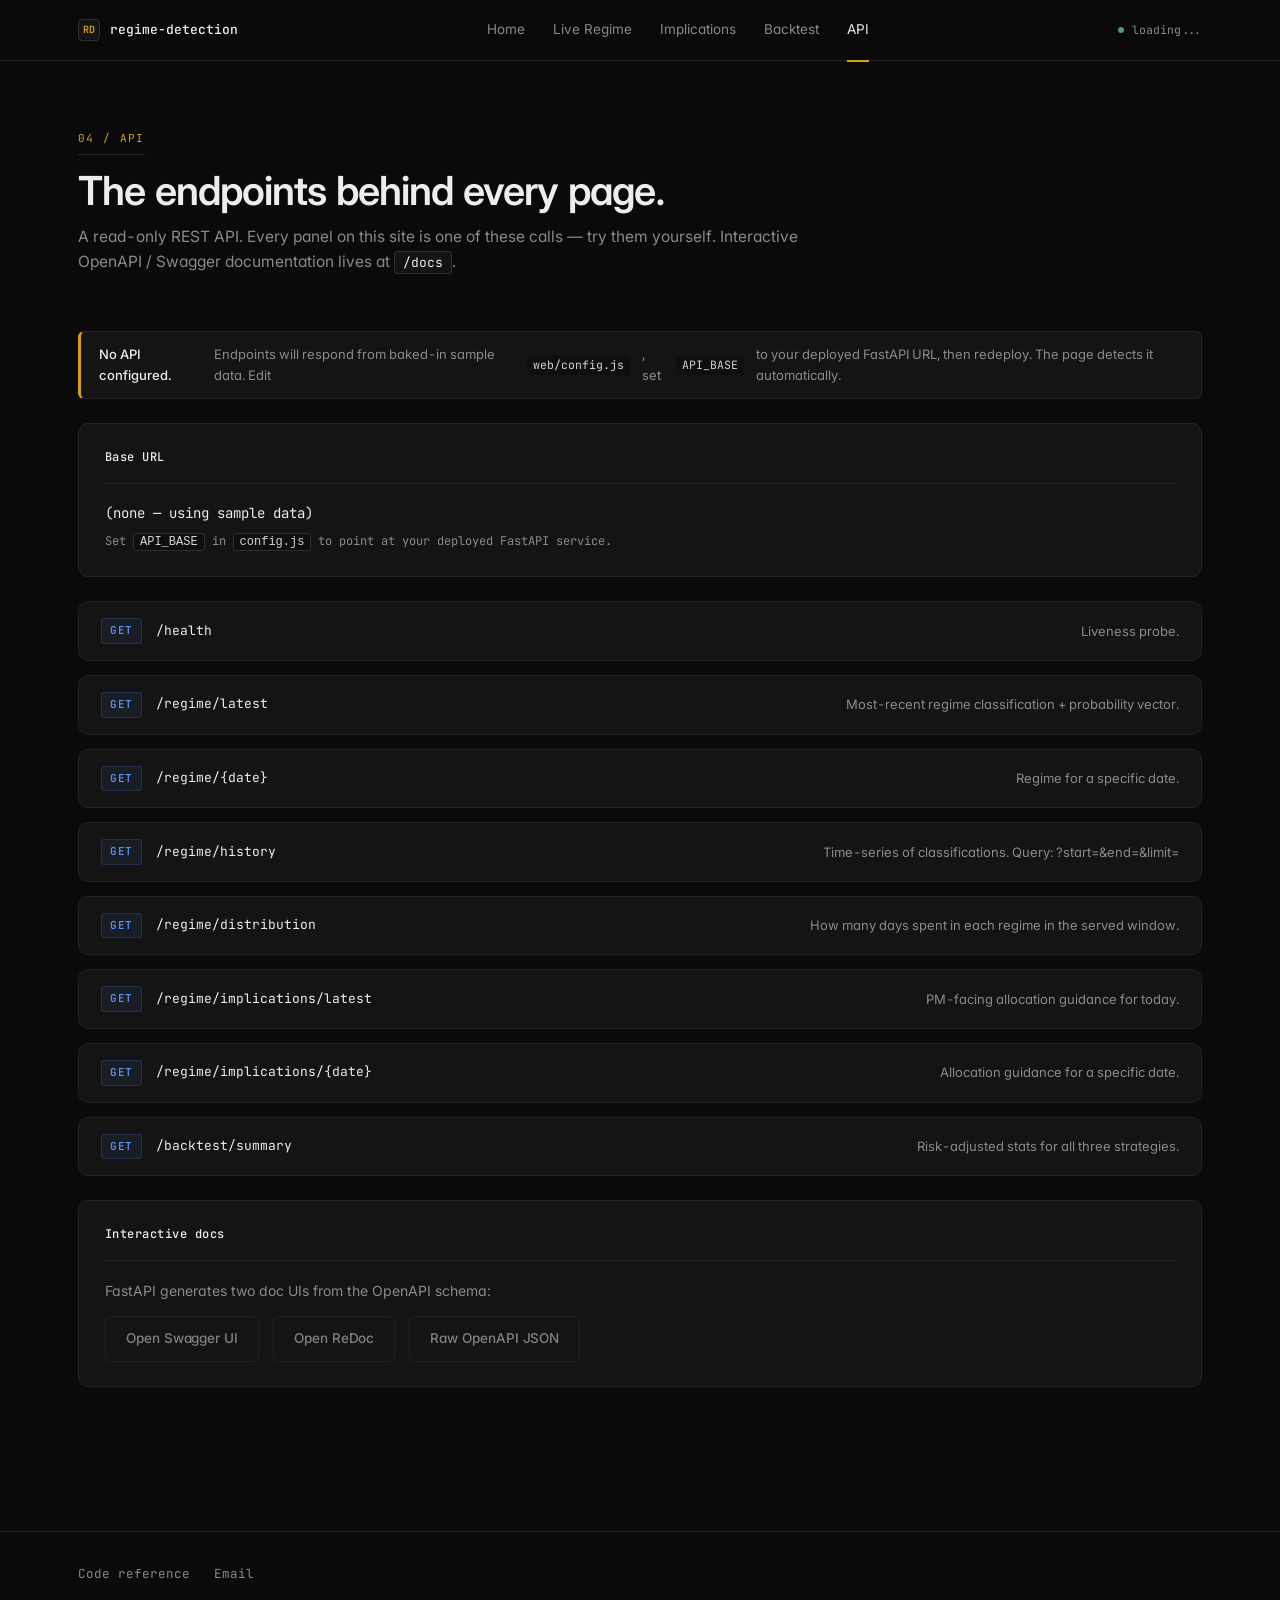
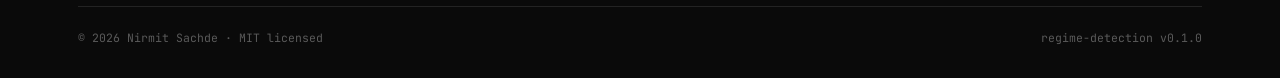
==== web/api.html @ 52309948 "Build multi-page dashboard UI on GH Pages Turns the static site into a real dashboard, not just a la" ====
<!DOCTYPE html>
<html lang="en">
<head>
  <meta charset="UTF-8" />
  <meta name="viewport" content="width=device-width, initial-scale=1.0" />
  <title>API — regime-detection</title>
  <link rel="preconnect" href="https://fonts.googleapis.com" />
  <link rel="preconnect" href="https://fonts.gstatic.com" crossorigin />
  <link href="https://fonts.googleapis.com/css2?family=Inter:wght@400;500;600;700&family=JetBrains+Mono:wght@400;500;600&display=swap" rel="stylesheet" />
  <link rel="stylesheet" href="styles.css" />
  <link rel="icon" type="image/svg+xml" href="data:image/svg+xml,%3Csvg xmlns='http://www.w3.org/2000/svg' viewBox='0 0 64 64'%3E%3Crect width='64' height='64' rx='8' fill='%230a0a0a' stroke='%23232323' stroke-width='2'/%3E%3Cpath d='M12 44L24 30L34 38L52 18' stroke='%23d4a017' stroke-width='3' fill='none' stroke-linecap='round' stroke-linejoin='round'/%3E%3C/svg%3E" />
</head>
<body>

  <nav class="nav">
    <div class="container nav-inner">
      <a href="index.html" class="nav-brand" style="text-decoration:none;color:inherit;border:none;">
        <span class="logo-mark">RD</span>
        <span>regime-detection</span>
      </a>
      <div class="nav-links">
        <a data-page="index.html" href="index.html">Home</a>
        <a data-page="regime.html" href="regime.html">Live Regime</a>
        <a data-page="implications.html" href="implications.html">Implications</a>
        <a data-page="backtest.html" href="backtest.html">Backtest</a>
        <a data-page="api.html" href="api.html">API</a>
        <a id="nav-api-docs" href="#" target="_blank" rel="noopener">Swagger</a>
      </div>
      <span class="live-dot" id="live-indicator" data-mode="loading">
        <span class="blip"></span><span class="text">loading...</span>
      </span>
    </div>
  </nav>

  <header class="page-hero">
    <div class="container">
      <div class="eyebrow">04 / API</div>
      <h1>The endpoints behind every page.</h1>
      <p class="lede">A read-only REST API. Every panel on this site is one of these calls — try them yourself. Interactive OpenAPI / Swagger documentation lives at <code style="font-family:var(--font-mono);font-size:13px;background:var(--surface);padding:2px 8px;border-radius:3px;color:var(--text);border:1px solid var(--border-2);"><span id="api-base-label">/docs</span></code>.</p>
    </div>
  </header>

  <main class="container" style="padding-bottom: 60px;">
    <div id="status-banner-slot"></div>

    <div class="panel">
      <div class="panel-head">
        <div class="panel-title"><strong>Base URL</strong></div>
      </div>
      <div style="font-family:var(--font-mono);font-size:14px;color:var(--text);">
        <span id="api-base">(not configured)</span>
      </div>
      <div style="font-family:var(--font-mono);font-size:12px;color:var(--muted);margin-top:8px;">
        Set <code style="background:var(--bg-1);padding:1px 6px;border-radius:3px;color:var(--text-2);border:1px solid var(--border-2);">API_BASE</code>
        in <code style="background:var(--bg-1);padding:1px 6px;border-radius:3px;color:var(--text-2);border:1px solid var(--border-2);">config.js</code>
        to point at your deployed FastAPI service.
      </div>
    </div>

    <div id="endpoints"></div>

    <div class="panel" style="margin-top: 24px;">
      <div class="panel-head">
        <div class="panel-title"><strong>Interactive docs</strong></div>
      </div>
      <p style="margin:0;color:var(--muted);font-size:14px;line-height:1.65;">
        FastAPI generates two doc UIs from the OpenAPI schema:
      </p>
      <div style="display:flex;gap:14px;margin-top:14px;flex-wrap:wrap;">
        <a id="link-swagger" class="btn btn-ghost" href="#" target="_blank" rel="noopener">Open Swagger UI</a>
        <a id="link-redoc" class="btn btn-ghost" href="#" target="_blank" rel="noopener">Open ReDoc</a>
        <a id="link-openapi" class="btn btn-ghost" href="#" target="_blank" rel="noopener">Raw OpenAPI JSON</a>
      </div>
    </div>
  </main>

  <footer>
    <div class="container">
      <div class="footer-links">
        <a id="footer-github" href="https://github.com/" target="_blank" rel="noopener">GitHub</a>
        <a id="footer-api" href="#" target="_blank" rel="noopener">API</a>
        <a id="footer-api-docs" href="#" target="_blank" rel="noopener">Swagger</a>
        <a id="footer-ref" href="reference/" target="_blank" rel="noopener">Code reference</a>
        <a href="mailto:sachde.n@northeastern.edu">Email</a>
      </div>
      <div class="footer-bottom">
        <span>&copy; 2026 Nirmit Sachde &middot; MIT licensed</span>
        <span>regime-detection v0.1.0</span>
      </div>
    </div>
  </footer>

  <script src="config.js"></script>
  <script src="sample_data.js"></script>
  <script src="api-client.js"></script>
  <script src="nav.js"></script>

  <script>
  (function () {
    const ENDPOINTS = [
      {path: "/health", desc: "Liveness probe."},
      {path: "/regime/latest", desc: "Most-recent regime classification + probability vector."},
      {path: "/regime/{date}", desc: "Regime for a specific date.", paramKey: "date", paramDefault: window.SAMPLE_DATA ? window.SAMPLE_DATA.dates[window.SAMPLE_DATA.dates.length - 1] : "2024-12-30"},
      {path: "/regime/history", desc: "Time-series of classifications. Query: ?start=&end=&limit=", paramKey: "limit", paramDefault: "30", paramAsQuery: true},
      {path: "/regime/distribution", desc: "How many days spent in each regime in the served window."},
      {path: "/regime/implications/latest", desc: "PM-facing allocation guidance for today."},
      {path: "/regime/implications/{date}", desc: "Allocation guidance for a specific date.", paramKey: "date", paramDefault: window.SAMPLE_DATA ? window.SAMPLE_DATA.dates[window.SAMPLE_DATA.dates.length - 1] : "2024-12-30"},
      {path: "/backtest/summary", desc: "Risk-adjusted stats for all three strategies."},
    ];

    const apiBase = ((window.SITE_CONFIG && window.SITE_CONFIG.API_BASE) || "").replace(/\/+$/, "");

    function showStatus(source) {
      const slot = document.getElementById("status-banner-slot");
      if (!apiBase) {
        slot.innerHTML = `
          <div class="status-banner sample">
            <strong>No API configured.</strong> Endpoints will respond from baked-in sample
            data. Edit <code>web/config.js</code>, set <code>API_BASE</code> to your
            deployed FastAPI URL, then redeploy. The page detects it automatically.
          </div>`;
      }
    }

    function init() {
      showStatus();
      const baseEl = document.getElementById("api-base");
      const baseLabel = document.getElementById("api-base-label");
      baseEl.textContent = apiBase || "(none — using sample data)";
      baseLabel.textContent = apiBase ? `${apiBase}/docs` : "/docs";

      ["link-swagger", "link-redoc", "link-openapi"].forEach((id) => {
        const el = document.getElementById(id);
        if (!apiBase) { el.style.opacity = "0.5"; el.style.pointerEvents = "none"; return; }
        el.href = apiBase + ({"link-swagger": "/docs", "link-redoc": "/redoc", "link-openapi": "/openapi.json"})[id];
      });

      const list = document.getElementById("endpoints");
      ENDPOINTS.forEach((ep) => list.appendChild(renderEndpoint(ep)));
    }

    function renderEndpoint(ep) {
      const el = document.createElement("div");
      el.className = "endpoint";
      const inputHtml = ep.paramKey
        ? `<input data-key="${ep.paramKey}" value="${ep.paramDefault || ''}" placeholder="${ep.paramKey}" />`
        : "";
      el.innerHTML = `
        <div class="endpoint-head">
          <span class="method">GET</span>
          <span class="path">${ep.path}</span>
          <span class="desc">${ep.desc}</span>
        </div>
        <div class="endpoint-body">
          <div class="endpoint-actions">
            ${inputHtml}
            <button class="btn-run">Run</button>
          </div>
          <div class="endpoint-curl-label">cURL</div>
          <div class="endpoint-curl"></div>
          <div class="endpoint-response-label">Response</div>
          <div class="endpoint-response"><span style="color:var(--dim);">— click Run —</span></div>
        </div>
      `;

      const head = el.querySelector(".endpoint-head");
      head.addEventListener("click", (e) => {
        if (e.target.closest(".endpoint-actions")) return;
        el.classList.toggle("open");
        updateCurl();
      });

      const runBtn = el.querySelector(".btn-run");
      runBtn.addEventListener("click", (e) => { e.stopPropagation(); run(); });

      const input = el.querySelector("input");
      if (input) input.addEventListener("input", updateCurl);

      function buildPath() {
        let path = ep.path;
        if (ep.paramKey && !ep.paramAsQuery) {
          const v = input?.value || ep.paramDefault || "";
          path = path.replace("{" + ep.paramKey + "}", encodeURIComponent(v));
        } else if (ep.paramAsQuery) {
          const v = input?.value || ep.paramDefault || "";
          path += "?" + ep.paramKey + "=" + encodeURIComponent(v);
        }
        return path;
      }

      function updateCurl() {
        const path = buildPath();
        const url = (apiBase || "https://<your-api>.onrender.com") + path;
        el.querySelector(".endpoint-curl").textContent = `curl ${url}`;
      }

      async function run() {
        const path = buildPath();
        const out = el.querySelector(".endpoint-response");
        out.textContent = "loading...";
        try {
          const body = await APIClient.call(path);
          const { _source, ...display } = body;
          out.textContent = JSON.stringify(display, null, 2);
          if (_source === "sample") {
            out.style.borderLeft = "2px solid var(--accent)";
          } else {
            out.style.borderLeft = "2px solid var(--positive)";
          }
        } catch (err) {
          out.textContent = "Error: " + (err.message || String(err));
          out.style.borderLeft = "2px solid var(--negative)";
        }
      }

      updateCurl();
      return el;
    }

    if (document.readyState === "loading") {
      document.addEventListener("DOMContentLoaded", init);
    } else {
      init();
    }
  })();
  </script>
</body>
</html>
---- web/styles.css ----
/* ============================================================
   Adaptive Market Regime Detection — landing site
   Sober financial-research aesthetic: deep neutrals, single
   amber accent, restrained sage/terracotta for gain/loss.
   No gradients on text, no decorative colour.
   ============================================================ */

:root {
  /* Backgrounds */
  --bg:         #0a0a0a;
  --bg-1:       #0f0f0f;
  --surface:    #141414;
  --surface-2:  #181818;
  --surface-3:  #1c1c1c;
  --border:     #232323;
  --border-2:   #2e2e2e;

  /* Typography */
  --text:       #ededed;
  --text-2:     #d4d4d4;
  --muted:      #8a8a8a;
  --dim:        #5a5a5a;

  /* Accent — single restrained amber, used sparingly */
  --accent:     #d4a017;
  --accent-2:   #b88a12;

  /* Financial gain / loss — muted, never neon */
  --positive:   #4a9d6e;
  --negative:   #c14040;
  --neutral:    #a8a29e;

  /* Status info */
  --info:       #5c8df7;

  --radius:     6px;
  --radius-lg:  10px;
  --shadow:     0 1px 0 rgba(255,255,255,.02) inset;

  --font:       'Inter', -apple-system, BlinkMacSystemFont, 'Segoe UI', Roboto, sans-serif;
  --font-mono:  'JetBrains Mono', ui-monospace, SFMono-Regular, Menlo, monospace;
}

* { box-sizing: border-box; }
html, body { margin: 0; padding: 0; }
html { scroll-behavior: smooth; }

body {
  font-family: var(--font);
  color: var(--text);
  background: var(--bg);
  font-size: 15px;
  line-height: 1.6;
  font-feature-settings: "ss01", "cv11", "tnum";
  -webkit-font-smoothing: antialiased;
  text-rendering: optimizeLegibility;
  overflow-x: hidden;
}

a {
  color: var(--text);
  text-decoration: none;
  transition: color .12s;
  border-bottom: 1px solid transparent;
}
a:hover { color: var(--accent); }

/* ---- Container ---- */
.container {
  max-width: 1180px;
  margin: 0 auto;
  padding: 0 28px;
}

/* ---- Nav ---- */
.nav {
  position: sticky;
  top: 0;
  z-index: 50;
  backdrop-filter: blur(10px);
  -webkit-backdrop-filter: blur(10px);
  background: rgba(10, 10, 10, 0.78);
  border-bottom: 1px solid var(--border);
}
.nav-inner {
  display: flex;
  align-items: center;
  justify-content: space-between;
  height: 60px;
}
.nav-brand {
  display: flex;
  align-items: center;
  gap: 10px;
  font-family: var(--font-mono);
  font-size: 13px;
  font-weight: 500;
  letter-spacing: 0;
  color: var(--text);
}
.nav-brand .logo-mark {
  width: 22px; height: 22px;
  border: 1px solid var(--border-2);
  border-radius: 4px;
  display: grid; place-items: center;
  font-family: var(--font-mono);
  font-size: 10px;
  font-weight: 600;
  letter-spacing: -0.04em;
  color: var(--accent);
  background: var(--surface);
}
.nav-links { display: flex; gap: 28px; font-size: 13.5px; }
.nav-links a {
  color: var(--muted);
  font-weight: 400;
  border: none;
}
.nav-links a:hover { color: var(--text); }
.nav-cta {
  padding: 7px 14px;
  border: 1px solid var(--border-2);
  border-radius: var(--radius);
  background: transparent;
  color: var(--text);
  font-size: 12.5px;
  font-family: var(--font-mono);
  transition: all .12s;
}
.nav-cta:hover {
  border-color: var(--accent);
  color: var(--accent);
}

/* ---- Hero ---- */
.hero {
  padding: 120px 0 80px;
  position: relative;
}
.hero-tag {
  display: inline-flex;
  align-items: center;
  gap: 10px;
  padding: 5px 12px;
  border: 1px solid var(--border);
  border-radius: 4px;
  background: var(--surface);
  font-family: var(--font-mono);
  font-size: 11.5px;
  color: var(--muted);
  margin-bottom: 28px;
  letter-spacing: 0;
}
.hero-tag .dot {
  width: 5px; height: 5px;
  background: var(--positive);
  border-radius: 50%;
}
.hero h1 {
  font-size: clamp(40px, 5.5vw, 64px);
  line-height: 1.04;
  font-weight: 600;
  letter-spacing: -0.035em;
  margin: 0 0 24px;
  max-width: 900px;
  color: var(--text);
}
.hero h1 .accent {
  color: var(--accent);
  font-weight: 500;
}
.hero p.lede {
  font-size: 18px;
  color: var(--muted);
  max-width: 640px;
  margin: 0 0 36px;
  line-height: 1.55;
}
.hero-cta { display: flex; gap: 10px; flex-wrap: wrap; }
.btn {
  display: inline-flex;
  align-items: center;
  gap: 8px;
  padding: 11px 20px;
  border-radius: var(--radius);
  font-weight: 500;
  font-size: 13.5px;
  font-family: var(--font);
  transition: all .12s;
  cursor: pointer;
  border: 1px solid transparent;
  letter-spacing: -0.005em;
}
.btn-primary {
  background: var(--text);
  color: var(--bg);
  border-color: var(--text);
}
.btn-primary:hover {
  background: var(--accent);
  border-color: var(--accent);
  color: var(--bg);
}
.btn-ghost {
  background: transparent;
  border-color: var(--border-2);
  color: var(--text);
}
.btn-ghost:hover {
  border-color: var(--muted);
  color: var(--text);
}

/* Scrolling regime tape */
.tape {
  margin-top: 80px;
  border-top: 1px solid var(--border);
  border-bottom: 1px solid var(--border);
  overflow: hidden;
  background: var(--bg-1);
  position: relative;
}
.tape::before, .tape::after {
  content: '';
  position: absolute;
  top: 0; bottom: 0;
  width: 100px;
  z-index: 2;
  pointer-events: none;
}
.tape::before { left: 0;  background: linear-gradient(90deg, var(--bg), transparent); }
.tape::after  { right: 0; background: linear-gradient(-90deg, var(--bg), transparent); }
.tape-row {
  display: flex;
  gap: 40px;
  padding: 14px 0;
  white-space: nowrap;
  animation: scroll-tape 60s linear infinite;
  font-family: var(--font-mono);
  font-size: 12.5px;
  color: var(--muted);
}
.tape-row .pos { color: var(--positive); }
.tape-row .neg { color: var(--negative); }
.tape-row .key { color: var(--text-2); }
@keyframes scroll-tape {
  from { transform: translateX(0); }
  to   { transform: translateX(-50%); }
}

/* ---- Sections ---- */
section { padding: 100px 0; }
.section-head { margin-bottom: 56px; max-width: 760px; }
.section-head.center { margin-left: auto; margin-right: auto; text-align: center; }
.section-head .eyebrow {
  display: inline-block;
  font-family: var(--font-mono);
  font-size: 11px;
  color: var(--accent);
  letter-spacing: .12em;
  text-transform: uppercase;
  margin-bottom: 16px;
  padding-bottom: 8px;
  border-bottom: 1px solid var(--border);
}
.section-head h2 {
  font-size: clamp(28px, 3.4vw, 40px);
  line-height: 1.15;
  font-weight: 600;
  letter-spacing: -0.025em;
  margin: 0 0 14px;
  color: var(--text);
}
.section-head p {
  font-size: 16px;
  color: var(--muted);
  margin: 0;
  line-height: 1.6;
}

/* ---- Stats grid ---- */
.stats {
  display: grid;
  grid-template-columns: repeat(auto-fit, minmax(220px, 1fr));
  gap: 0;
  margin-bottom: 56px;
  border: 1px solid var(--border);
  border-radius: var(--radius-lg);
  overflow: hidden;
  background: var(--surface);
}
.stat {
  padding: 24px 28px;
  border-right: 1px solid var(--border);
  position: relative;
}
.stat:last-child { border-right: none; }
.stat .label {
  font-family: var(--font-mono);
  font-size: 10.5px;
  color: var(--muted);
  text-transform: uppercase;
  letter-spacing: .1em;
  margin-bottom: 14px;
}
.stat .value {
  font-family: var(--font-mono);
  font-size: 30px;
  font-weight: 500;
  letter-spacing: -0.025em;
  margin-bottom: 6px;
  color: var(--text);
  font-variant-numeric: tabular-nums;
}
.stat .value.pos { color: var(--positive); }
.stat .value.neg { color: var(--negative); }
.stat .value.accent { color: var(--accent); }
.stat .sub {
  font-size: 12px;
  color: var(--dim);
  font-family: var(--font-mono);
}
.stat .sub span { color: var(--muted); }

@media (max-width: 768px) {
  .stat { border-right: none; border-bottom: 1px solid var(--border); }
  .stat:last-child { border-bottom: none; }
}

/* ---- Demo card ---- */
.demo {
  background: var(--surface);
  border: 1px solid var(--border);
  border-radius: var(--radius-lg);
  padding: 28px;
}
.demo-head {
  display: flex;
  align-items: center;
  justify-content: space-between;
  margin-bottom: 24px;
  flex-wrap: wrap;
  gap: 16px;
  padding-bottom: 20px;
  border-bottom: 1px solid var(--border);
}
.demo-title {
  font-family: var(--font-mono);
  font-size: 12.5px;
  color: var(--muted);
  letter-spacing: 0;
}
.demo-title strong { color: var(--text); font-weight: 500; }
.toggle-group {
  display: inline-flex;
  background: var(--bg-1);
  border: 1px solid var(--border-2);
  border-radius: var(--radius);
  padding: 2px;
}
.toggle-group button {
  background: transparent;
  border: none;
  color: var(--muted);
  font-family: var(--font-mono);
  font-size: 11.5px;
  padding: 7px 14px;
  border-radius: 4px;
  cursor: pointer;
  transition: all .1s;
  letter-spacing: 0;
}
.toggle-group button:hover { color: var(--text); }
.toggle-group button.active {
  background: var(--surface-3);
  color: var(--text);
}
.chart {
  width: 100%;
  min-height: 380px;
}
.demo-legend {
  display: flex;
  gap: 24px;
  margin-top: 18px;
  font-family: var(--font-mono);
  font-size: 11.5px;
  color: var(--muted);
  flex-wrap: wrap;
}
.demo-legend .swatch {
  display: inline-block;
  width: 10px; height: 10px;
  border-radius: 2px;
  margin-right: 8px;
  vertical-align: middle;
}

.note {
  margin-top: 18px;
  padding: 14px 18px;
  background: var(--bg-1);
  border: 1px solid var(--border);
  border-left: 2px solid var(--accent);
  border-radius: 4px;
  font-size: 13px;
  color: var(--muted);
  line-height: 1.65;
}
.note strong { color: var(--text); font-weight: 500; }
.note em { color: var(--text-2); font-style: normal; font-weight: 500; }
.note code {
  font-family: var(--font-mono);
  background: var(--surface);
  padding: 2px 6px;
  border-radius: 3px;
  color: var(--text);
  font-size: 12px;
  border: 1px solid var(--border-2);
}

/* ---- How it works: 3 steps ---- */
.steps {
  display: grid;
  grid-template-columns: repeat(3, 1fr);
  gap: 20px;
}
.step {
  background: var(--surface);
  border: 1px solid var(--border);
  border-radius: var(--radius-lg);
  padding: 36px 32px;
  transition: border-color .15s, background .15s;
}
.step:hover {
  border-color: var(--border-2);
  background: var(--surface-2);
}
.step .num {
  font-family: var(--font-mono);
  font-size: 40px;
  color: var(--accent);
  font-weight: 400;
  margin-bottom: 24px;
  line-height: 1;
  letter-spacing: -0.04em;
}
.step h3 {
  font-size: 18px;
  font-weight: 500;
  margin: 0 0 12px;
  color: var(--text);
  letter-spacing: -0.01em;
}
.step p {
  font-size: 14px;
  color: var(--muted);
  margin: 0;
  line-height: 1.7;
}

@media (max-width: 900px) {
  .steps { grid-template-columns: 1fr; }
}

/* ---- Footer ---- */
footer {
  border-top: 1px solid var(--border);
  padding: 32px 0;
  margin-top: 60px;
  color: var(--muted);
  font-size: 13px;
}
.footer-links {
  display: flex;
  flex-wrap: wrap;
  gap: 24px;
  margin-bottom: 22px;
  padding-bottom: 22px;
  border-bottom: 1px solid var(--border);
}
.footer-links a {
  font-family: var(--font-mono);
  font-size: 12.5px;
  color: var(--muted);
  border: none;
}
.footer-links a:hover { color: var(--text); }
.footer-bottom {
  display: flex;
  justify-content: space-between;
  flex-wrap: wrap;
  gap: 12px;
  font-family: var(--font-mono);
  font-size: 11.5px;
  color: var(--dim);
}
.footer-bottom a {
  color: var(--dim);
  border: none;
}
.footer-bottom a:hover { color: var(--text); }

/* ---- Reveal on scroll ---- */
.reveal {
  opacity: 0;
  transform: translateY(16px);
  transition: opacity .5s ease, transform .5s ease;
}
.reveal.in {
  opacity: 1;
  transform: translateY(0);
}

/* ---- Nav active-state ---- */
.nav-links a.active {
  color: var(--text);
  position: relative;
}
.nav-links a.active::after {
  content: "";
  position: absolute;
  left: 0; right: 0; bottom: -21px;
  height: 2px;
  background: var(--accent);
}

/* ---- Live indicator ---- */
.live-dot {
  display: inline-flex;
  align-items: center;
  gap: 8px;
  font-family: var(--font-mono);
  font-size: 11.5px;
  color: var(--muted);
  letter-spacing: 0;
}
.live-dot .blip {
  width: 6px; height: 6px;
  border-radius: 50%;
  background: var(--positive);
  box-shadow: 0 0 0 0 rgba(74,157,110,0.4);
  animation: live-pulse 2.4s ease-in-out infinite;
}
.live-dot[data-mode="sample"] .blip {
  background: var(--accent);
  animation: none;
}
.live-dot[data-mode="loading"] .blip {
  background: var(--muted);
  animation: live-pulse 1s ease-in-out infinite;
}
@keyframes live-pulse {
  0%   { box-shadow: 0 0 0 0 rgba(74,157,110,0.4); }
  70%  { box-shadow: 0 0 0 6px rgba(74,157,110,0); }
  100% { box-shadow: 0 0 0 0 rgba(74,157,110,0); }
}

/* ---- Status banner (top of dashboard pages) ---- */
.status-banner {
  background: var(--surface);
  border: 1px solid var(--border);
  border-left: 3px solid var(--accent);
  border-radius: var(--radius);
  padding: 12px 18px;
  margin: 24px 0;
  font-size: 13px;
  color: var(--muted);
  display: flex;
  align-items: center;
  gap: 12px;
}
.status-banner.live   { border-left-color: var(--positive); }
.status-banner.sample { border-left-color: var(--accent); }
.status-banner strong { color: var(--text); font-weight: 500; }
.status-banner code {
  font-family: var(--font-mono);
  font-size: 11.5px;
  color: var(--text-2);
  background: var(--bg-1);
  padding: 1px 6px;
  border-radius: 3px;
}

/* ---- Page hero (smaller than landing hero) ---- */
.page-hero {
  padding: 64px 0 32px;
}
.page-hero .eyebrow {
  display: inline-block;
  font-family: var(--font-mono);
  font-size: 11px;
  color: var(--accent);
  letter-spacing: .12em;
  text-transform: uppercase;
  margin-bottom: 14px;
  padding-bottom: 6px;
  border-bottom: 1px solid var(--border);
}
.page-hero h1 {
  font-size: clamp(28px, 3.6vw, 40px);
  line-height: 1.12;
  font-weight: 600;
  letter-spacing: -0.025em;
  margin: 0 0 12px;
  color: var(--text);
}
.page-hero p.lede {
  font-size: 15.5px;
  color: var(--muted);
  margin: 0;
  max-width: 720px;
  line-height: 1.6;
}

/* ---- Generic panel ---- */
.panel {
  background: var(--surface);
  border: 1px solid var(--border);
  border-radius: var(--radius-lg);
  padding: 24px 26px;
  margin-bottom: 24px;
}
.panel-head {
  display: flex;
  align-items: center;
  justify-content: space-between;
  margin-bottom: 18px;
  padding-bottom: 16px;
  border-bottom: 1px solid var(--border);
  flex-wrap: wrap;
  gap: 12px;
}
.panel-title {
  font-family: var(--font-mono);
  font-size: 12px;
  color: var(--muted);
  letter-spacing: .04em;
}
.panel-title strong { color: var(--text); font-weight: 500; }
.panel-sub {
  font-family: var(--font-mono);
  font-size: 11px;
  color: var(--dim);
  letter-spacing: 0;
}

/* ---- Hero card (risk-profile callout) ---- */
.regime-hero {
  background: var(--surface);
  border: 1px solid var(--border);
  border-left: 4px solid var(--muted);
  border-radius: var(--radius-lg);
  padding: 28px 32px;
  margin-bottom: 28px;
}
.regime-hero.risk-on  { border-left-color: var(--positive); }
.regime-hero.risk-off { border-left-color: var(--negative); }
.regime-hero.neutral  { border-left-color: var(--neutral); }
.regime-hero .meta {
  font-family: var(--font-mono);
  font-size: 11px;
  color: var(--muted);
  letter-spacing: .12em;
  text-transform: uppercase;
  margin-bottom: 12px;
}
.regime-hero .meta .sep { color: var(--dim); margin: 0 8px; }
.regime-hero .headline {
  font-size: 22px;
  font-weight: 500;
  color: var(--text);
  letter-spacing: -0.012em;
  line-height: 1.4;
  margin-bottom: 14px;
}
.regime-hero .desc {
  font-size: 14px;
  color: var(--muted);
  line-height: 1.65;
  max-width: 880px;
}

/* ---- Metric row ---- */
.metric-row {
  display: grid;
  grid-template-columns: repeat(auto-fit, minmax(180px, 1fr));
  gap: 0;
  border: 1px solid var(--border);
  border-radius: var(--radius-lg);
  overflow: hidden;
  background: var(--surface);
  margin-bottom: 28px;
}
.metric-cell {
  padding: 22px 24px;
  border-right: 1px solid var(--border);
}
.metric-cell:last-child { border-right: none; }
.metric-cell .label {
  font-family: var(--font-mono);
  font-size: 10.5px;
  color: var(--muted);
  text-transform: uppercase;
  letter-spacing: .1em;
  margin-bottom: 10px;
}
.metric-cell .value {
  font-family: var(--font-mono);
  font-size: 26px;
  font-weight: 500;
  letter-spacing: -0.02em;
  color: var(--text);
  font-variant-numeric: tabular-nums;
  line-height: 1.1;
  margin-bottom: 4px;
}
.metric-cell .value.pos { color: var(--positive); }
.metric-cell .value.neg { color: var(--negative); }
.metric-cell .value.accent { color: var(--accent); }
.metric-cell .sub {
  font-family: var(--font-mono);
  font-size: 11px;
  color: var(--dim);
}
@media (max-width: 768px) {
  .metric-cell { border-right: none; border-bottom: 1px solid var(--border); }
  .metric-cell:last-child { border-bottom: none; }
}

/* ---- Tilt grid (allocation cards) ---- */
.tilt-grid {
  display: grid;
  grid-template-columns: repeat(5, 1fr);
  gap: 14px;
  margin-bottom: 8px;
}
@media (max-width: 1100px) { .tilt-grid { grid-template-columns: repeat(2, 1fr); } }
@media (max-width: 600px)  { .tilt-grid { grid-template-columns: 1fr; } }
.tilt-card {
  background: var(--surface);
  border: 1px solid var(--border);
  border-radius: var(--radius);
  padding: 18px 18px 20px;
  transition: border-color .15s;
}
.tilt-card:hover { border-color: var(--border-2); }
.tilt-card .asset {
  font-family: var(--font-mono);
  font-size: 10.5px;
  color: var(--muted);
  text-transform: uppercase;
  letter-spacing: .12em;
  margin-bottom: 14px;
}
.tilt-card .tilt {
  font-size: 12.5px;
  font-weight: 500;
  margin-bottom: 4px;
}
.tilt-card .tilt.ow { color: var(--positive); }
.tilt-card .tilt.uw { color: var(--negative); }
.tilt-card .tilt.n  { color: var(--neutral); }
.tilt-card .bps {
  font-family: var(--font-mono);
  font-size: 22px;
  font-weight: 500;
  letter-spacing: -0.01em;
  line-height: 1;
  margin-bottom: 8px;
}
.tilt-card .bps.ow { color: var(--positive); }
.tilt-card .bps.uw { color: var(--negative); }
.tilt-card .bps.n  { color: var(--neutral); }
.tilt-card .mag {
  font-family: var(--font-mono);
  font-size: 10.5px;
  color: var(--dim);
  text-transform: uppercase;
  letter-spacing: .08em;
  margin-bottom: 10px;
}
.tilt-card .rat {
  font-size: 12px;
  color: var(--muted);
  line-height: 1.55;
}

/* ---- Probability bars ---- */
.prob-row {
  display: grid;
  grid-template-columns: 80px 1fr 48px;
  align-items: center;
  gap: 12px;
  padding: 8px 0;
  font-family: var(--font-mono);
  font-size: 12.5px;
  color: var(--muted);
}
.prob-row .label { color: var(--text); }
.prob-row .pct   { color: var(--text); text-align: right; }
.prob-bar {
  height: 10px;
  background: var(--bg-1);
  border-radius: 2px;
  overflow: hidden;
}
.prob-bar .fill {
  height: 100%;
  border-radius: 2px;
}
.prob-bar .fill.s0 { background: var(--positive); }
.prob-bar .fill.s1 { background: var(--neutral); }
.prob-bar .fill.s2 { background: var(--negative); }

/* ---- Regime timeline (last 90 days strip) ---- */
.timeline {
  display: flex;
  gap: 1px;
  margin: 16px 0;
  border-radius: 4px;
  overflow: hidden;
  height: 36px;
}
.timeline .day {
  flex: 1 1 auto;
  min-width: 2px;
  cursor: pointer;
  transition: opacity .1s;
}
.timeline .day:hover { opacity: 0.75; }
.timeline .day[data-s="0"] { background: var(--positive); }
.timeline .day[data-s="1"] { background: var(--neutral); }
.timeline .day[data-s="2"] { background: var(--negative); }

/* ---- Strategy comparison table ---- */
.strategy-table {
  width: 100%;
  border-collapse: collapse;
  font-family: var(--font-mono);
  font-size: 13px;
}
.strategy-table th {
  text-align: left;
  font-weight: 400;
  color: var(--muted);
  font-size: 10.5px;
  text-transform: uppercase;
  letter-spacing: .1em;
  padding: 12px 16px;
  border-bottom: 1px solid var(--border);
}
.strategy-table td {
  padding: 14px 16px;
  border-bottom: 1px solid var(--border);
  color: var(--text);
  font-variant-numeric: tabular-nums;
}
.strategy-table tr:last-child td { border-bottom: none; }
.strategy-table td.pos { color: var(--positive); }
.strategy-table td.neg { color: var(--negative); }
.strategy-table .row-label { color: var(--text); font-family: var(--font); font-weight: 500; }

/* ---- Endpoint card (API explorer) ---- */
.endpoint {
  background: var(--surface);
  border: 1px solid var(--border);
  border-radius: var(--radius-lg);
  margin-bottom: 14px;
  overflow: hidden;
}
.endpoint-head {
  display: flex;
  align-items: center;
  gap: 14px;
  padding: 16px 22px;
  cursor: pointer;
  user-select: none;
  transition: background .1s;
}
.endpoint-head:hover { background: var(--surface-2); }
.endpoint-head .method {
  font-family: var(--font-mono);
  font-size: 11px;
  font-weight: 600;
  letter-spacing: .06em;
  color: var(--info);
  background: rgba(92, 141, 247, 0.08);
  border: 1px solid rgba(92, 141, 247, 0.18);
  padding: 3px 8px;
  border-radius: 3px;
}
.endpoint-head .path {
  font-family: var(--font-mono);
  font-size: 13px;
  color: var(--text);
}
.endpoint-head .desc {
  font-size: 13px;
  color: var(--muted);
  margin-left: auto;
}
.endpoint-body {
  border-top: 1px solid var(--border);
  padding: 18px 22px;
  background: var(--bg-1);
  display: none;
}
.endpoint.open .endpoint-body { display: block; }
.endpoint-actions {
  display: flex;
  gap: 10px;
  margin-bottom: 14px;
  flex-wrap: wrap;
}
.endpoint-actions input {
  background: var(--surface);
  border: 1px solid var(--border-2);
  border-radius: 4px;
  padding: 8px 12px;
  font-family: var(--font-mono);
  font-size: 12.5px;
  color: var(--text);
  min-width: 220px;
}
.endpoint-actions .btn-run {
  padding: 8px 16px;
  background: var(--text);
  color: var(--bg);
  border: none;
  border-radius: 4px;
  font-size: 12.5px;
  font-weight: 500;
  cursor: pointer;
  transition: background .1s;
}
.endpoint-actions .btn-run:hover { background: var(--accent); }
.endpoint-curl, .endpoint-response {
  background: var(--bg);
  border: 1px solid var(--border-2);
  border-radius: 4px;
  padding: 14px 16px;
  font-family: var(--font-mono);
  font-size: 12px;
  line-height: 1.6;
  color: var(--text-2);
  overflow-x: auto;
  white-space: pre;
  margin-bottom: 10px;
}
.endpoint-curl-label, .endpoint-response-label {
  font-family: var(--font-mono);
  font-size: 10.5px;
  color: var(--dim);
  text-transform: uppercase;
  letter-spacing: .1em;
  margin-bottom: 6px;
}

/* ---- Pie/donut for distribution ---- */
.dist-grid {
  display: grid;
  grid-template-columns: 220px 1fr;
  gap: 32px;
  align-items: center;
}
@media (max-width: 700px) { .dist-grid { grid-template-columns: 1fr; } }
.dist-legend .row {
  display: grid;
  grid-template-columns: 14px 1fr auto auto;
  gap: 12px;
  align-items: center;
  padding: 10px 0;
  border-bottom: 1px solid var(--border);
  font-family: var(--font-mono);
  font-size: 12.5px;
}
.dist-legend .row:last-child { border-bottom: none; }
.dist-legend .row .sw {
  width: 12px; height: 12px; border-radius: 2px;
}
.dist-legend .row .label { color: var(--text); }
.dist-legend .row .days  { color: var(--muted); text-align: right; }
.dist-legend .row .pct   { color: var(--text); text-align: right; }

/* ---- Skeleton loaders ---- */
.skeleton {
  background: linear-gradient(90deg, var(--surface) 0%, var(--surface-2) 50%, var(--surface) 100%);
  background-size: 200% 100%;
  animation: skeleton-shimmer 1.6s infinite;
  border-radius: 4px;
}
.skeleton-line { height: 14px; margin: 6px 0; }
.skeleton-num  { height: 28px; width: 80px; }
@keyframes skeleton-shimmer {
  0%   { background-position: 200% 0; }
  100% { background-position: -200% 0; }
}

/* ---- Responsive ---- */
@media (max-width: 768px) {
  .nav-links { display: none; }
  .hero { padding: 80px 0 50px; }
  section { padding: 70px 0; }
}
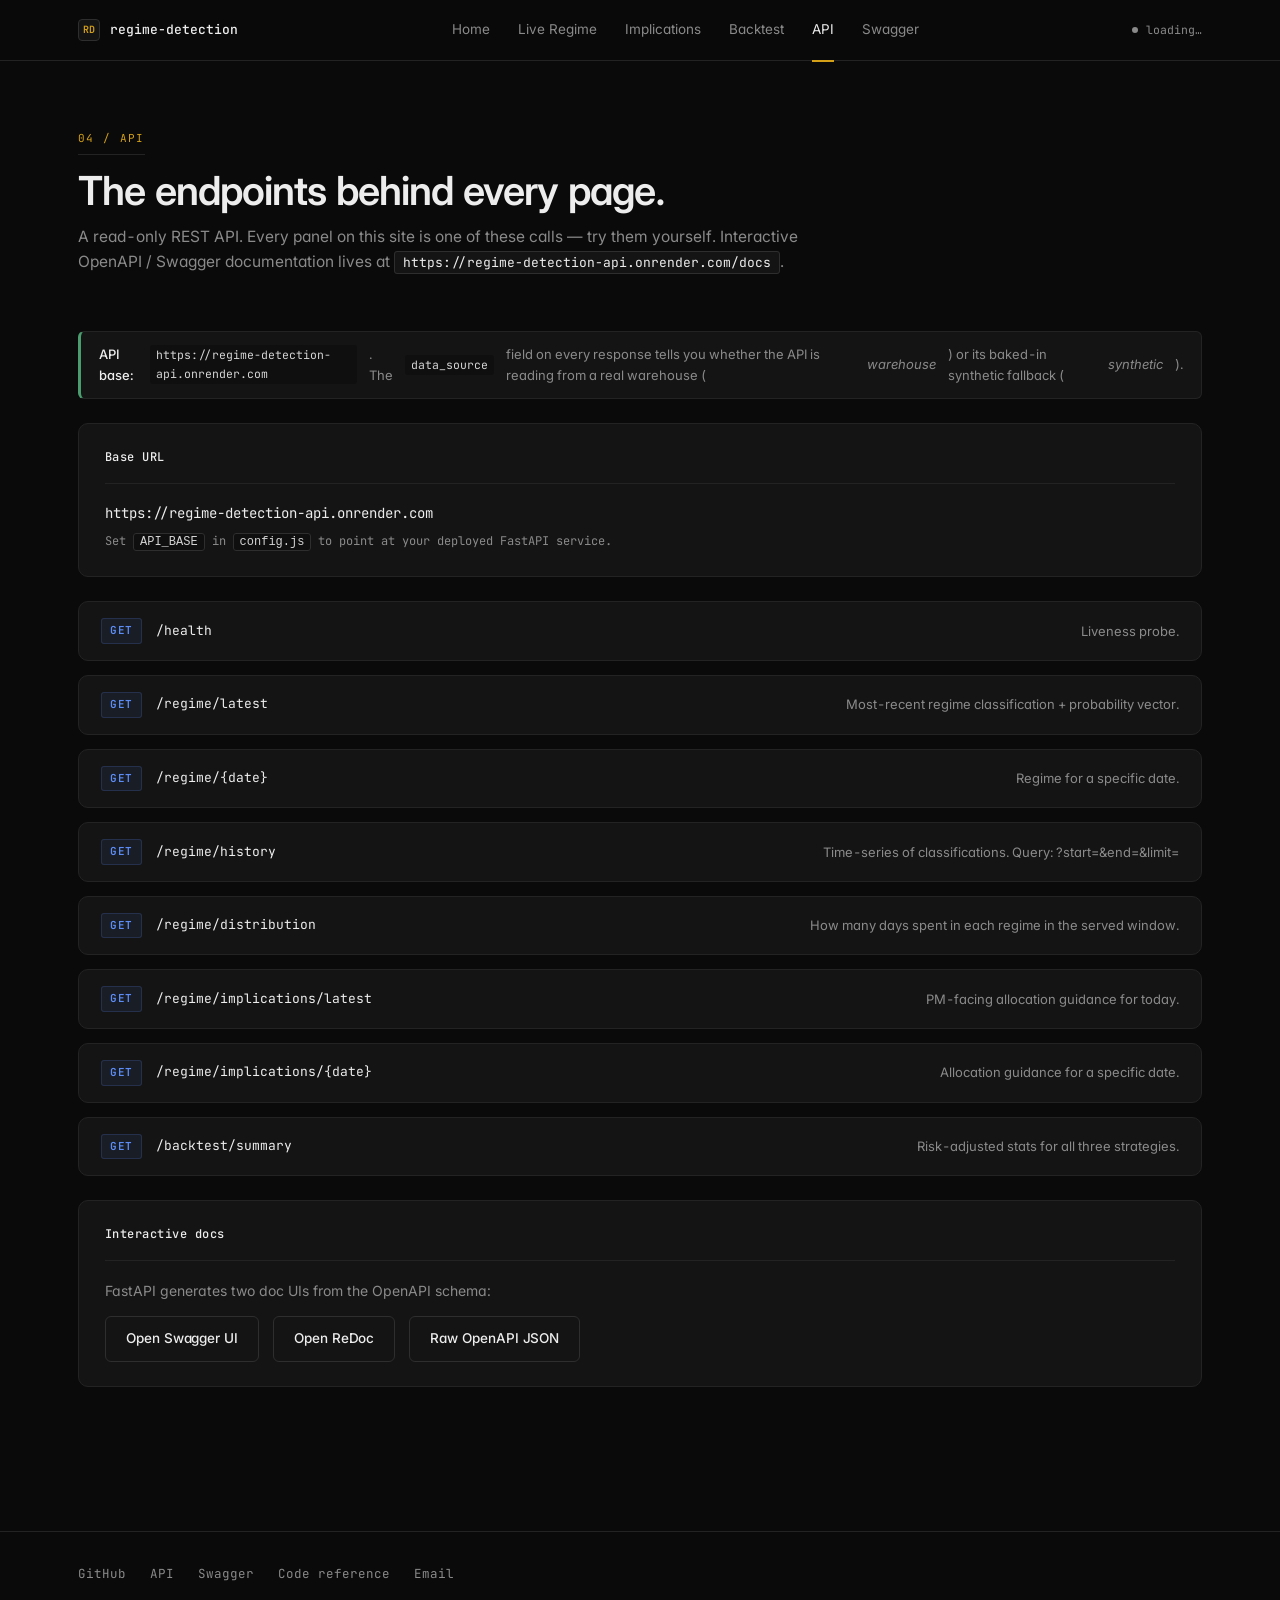
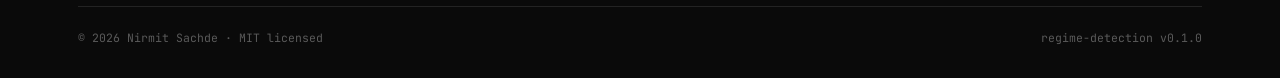
==== commit 7d76a1d3: "Be honest about data provenance + fix history endpoint User noticed the 'Last 90 days' panel showed " ====
--- a/web/api.html
+++ b/web/api.html
@@ -110,7 +110,7 @@
 
     const apiBase = ((window.SITE_CONFIG && window.SITE_CONFIG.API_BASE) || "").replace(/\/+$/, "");
 
-    function showStatus(source) {
+    function showStatus() {
       const slot = document.getElementById("status-banner-slot");
       if (!apiBase) {
         slot.innerHTML = `
@@ -118,6 +118,14 @@
             <strong>No API configured.</strong> Endpoints will respond from baked-in sample
             data. Edit <code>web/config.js</code>, set <code>API_BASE</code> to your
             deployed FastAPI URL, then redeploy. The page detects it automatically.
+          </div>`;
+      } else {
+        slot.innerHTML = `
+          <div class="status-banner live">
+            <strong>API base:</strong> <code>${apiBase}</code>. The
+            <code>data_source</code> field on every response tells you whether
+            the API is reading from a real warehouse (<em>warehouse</em>) or
+            its baked-in synthetic fallback (<em>synthetic</em>).
           </div>`;
       }
     }
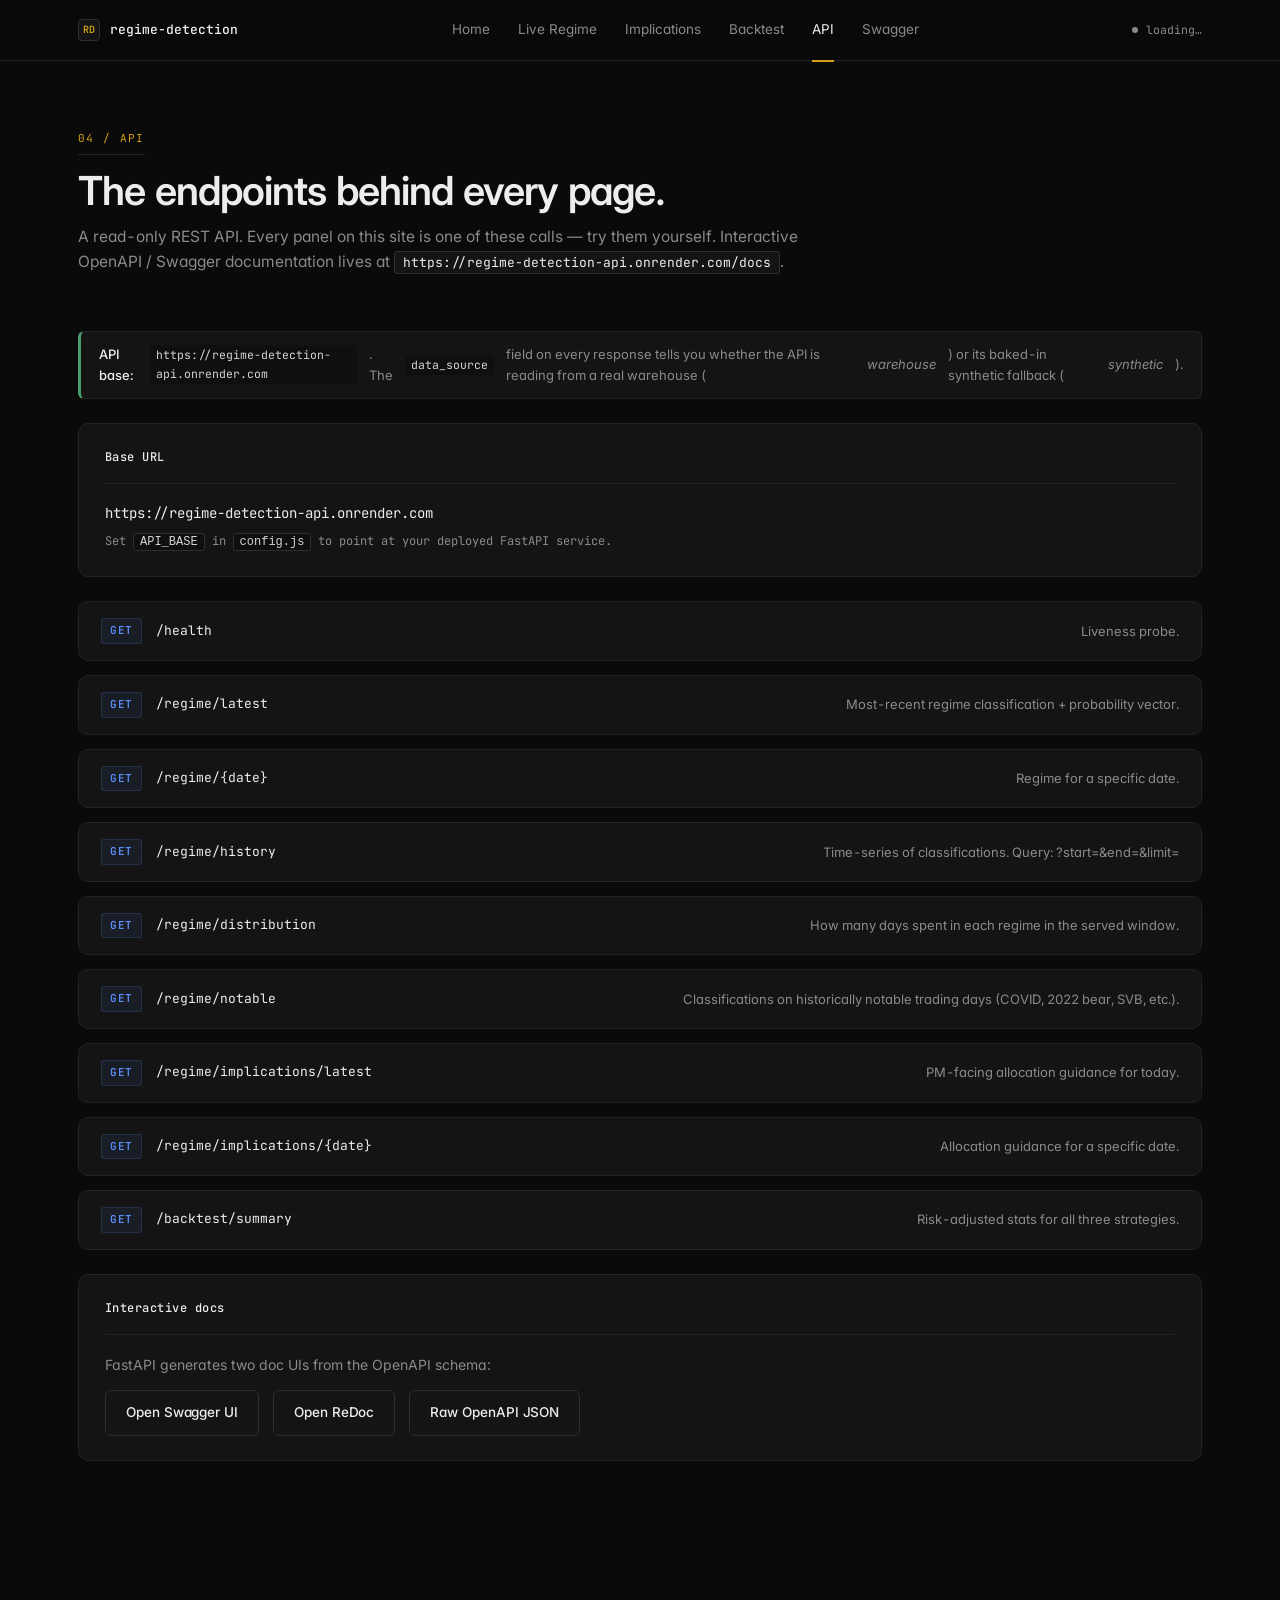
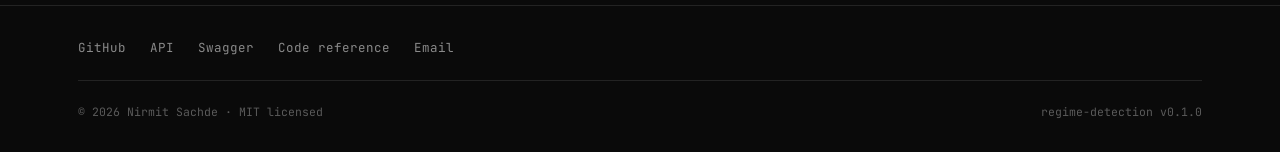
==== commit aef45dc1: "Calibrated LGBM probabilities + /regime/notable historical examples Two improvements driven by the u" ====
--- a/web/api.html
+++ b/web/api.html
@@ -103,6 +103,7 @@
       {path: "/regime/{date}", desc: "Regime for a specific date.", paramKey: "date", paramDefault: window.SAMPLE_DATA ? window.SAMPLE_DATA.dates[window.SAMPLE_DATA.dates.length - 1] : "2024-12-30"},
       {path: "/regime/history", desc: "Time-series of classifications. Query: ?start=&end=&limit=", paramKey: "limit", paramDefault: "30", paramAsQuery: true},
       {path: "/regime/distribution", desc: "How many days spent in each regime in the served window."},
+      {path: "/regime/notable", desc: "Classifications on historically notable trading days (COVID, 2022 bear, SVB, etc.)."},
       {path: "/regime/implications/latest", desc: "PM-facing allocation guidance for today."},
       {path: "/regime/implications/{date}", desc: "Allocation guidance for a specific date.", paramKey: "date", paramDefault: window.SAMPLE_DATA ? window.SAMPLE_DATA.dates[window.SAMPLE_DATA.dates.length - 1] : "2024-12-30"},
       {path: "/backtest/summary", desc: "Risk-adjusted stats for all three strategies."},
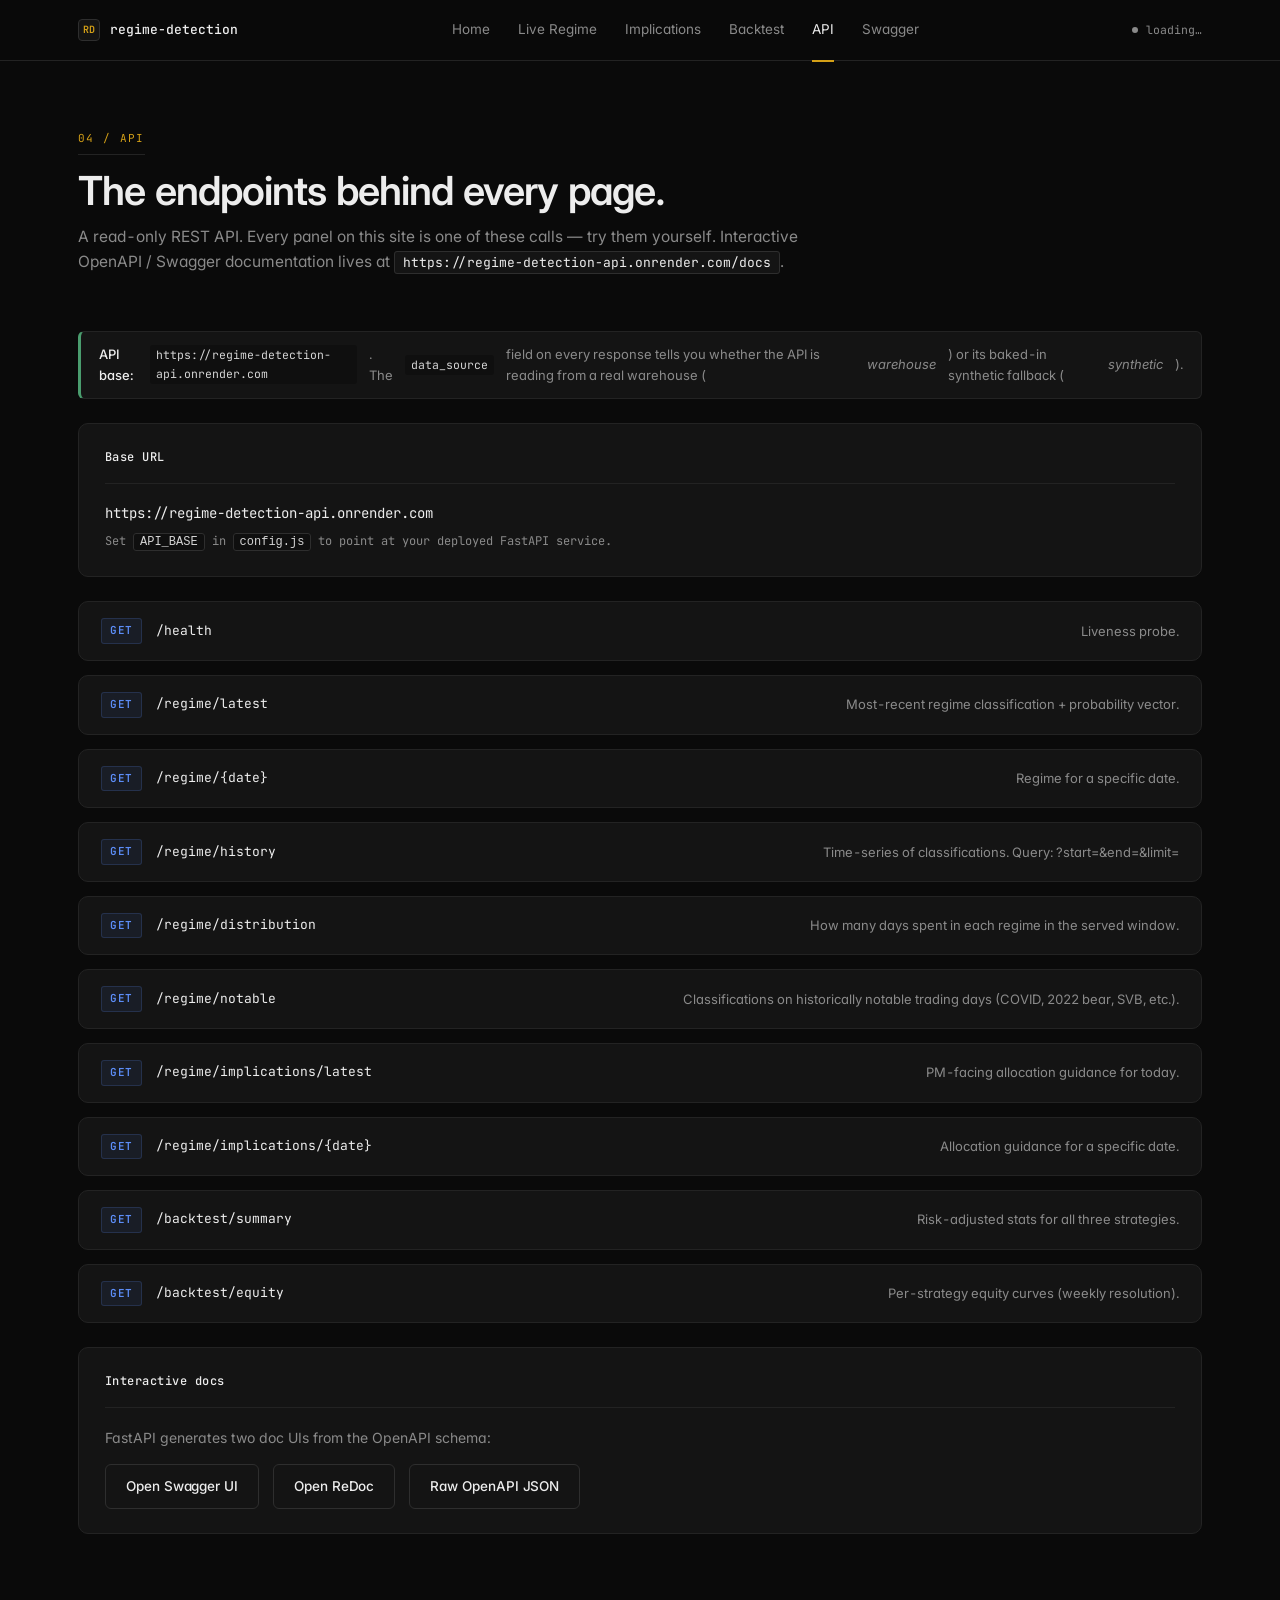
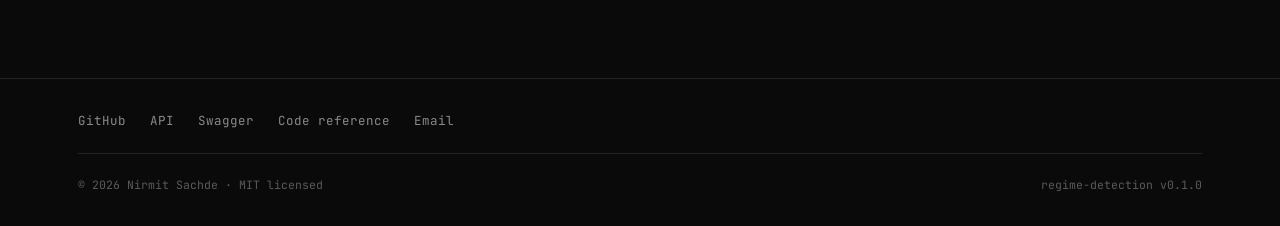
==== commit 7429e70a: "Model upgrades + nightly refresh + equity chart + README polish Big iteration responding to the user" ====
--- a/web/api.html
+++ b/web/api.html
@@ -107,6 +107,7 @@
       {path: "/regime/implications/latest", desc: "PM-facing allocation guidance for today."},
       {path: "/regime/implications/{date}", desc: "Allocation guidance for a specific date.", paramKey: "date", paramDefault: window.SAMPLE_DATA ? window.SAMPLE_DATA.dates[window.SAMPLE_DATA.dates.length - 1] : "2024-12-30"},
       {path: "/backtest/summary", desc: "Risk-adjusted stats for all three strategies."},
+      {path: "/backtest/equity", desc: "Per-strategy equity curves (weekly resolution)."},
     ];
 
     const apiBase = ((window.SITE_CONFIG && window.SITE_CONFIG.API_BASE) || "").replace(/\/+$/, "");
